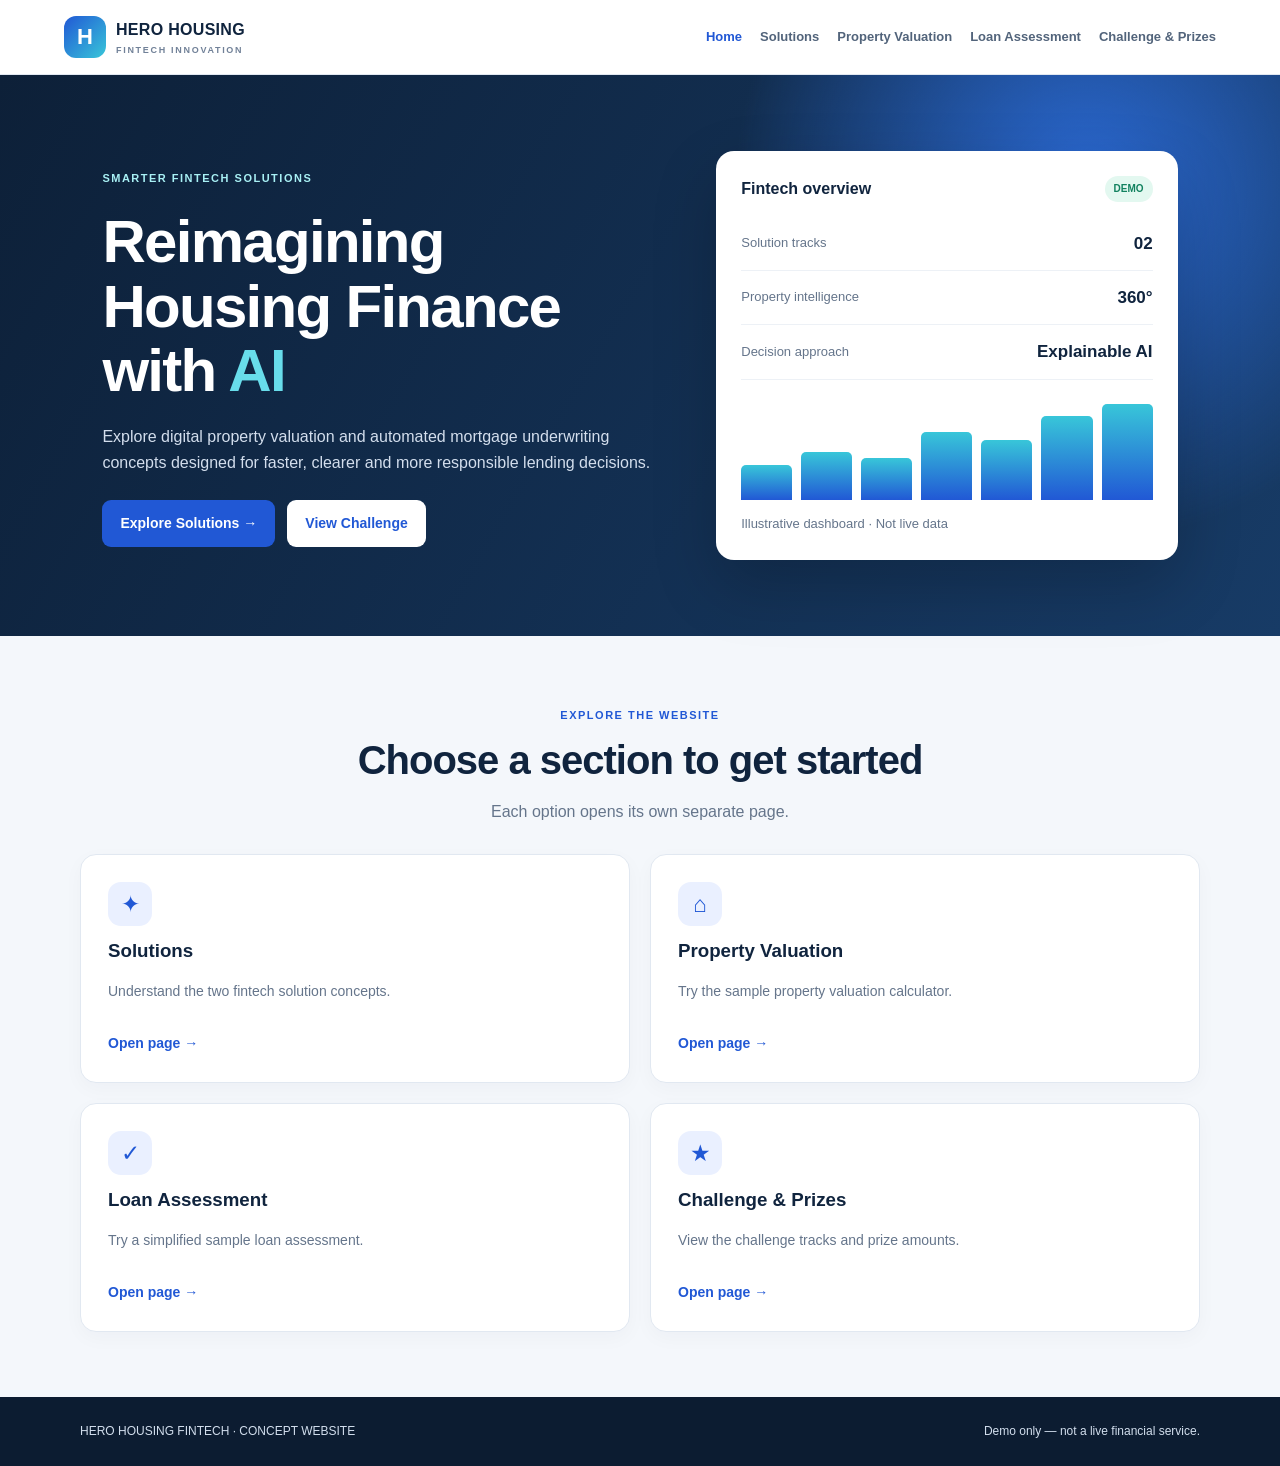
==== index.html @ 2eececcf "Add files via upload" ====
<!DOCTYPE html>
<html lang="en">
<head>
  <meta charset="UTF-8">
  <meta name="viewport" content="width=device-width, initial-scale=1.0">
  <title>Hero Housing Fintech | Home</title>
  <link rel="stylesheet" href="style.css">
</head>
<body>
<header class="site-header">
  <a class="brand" href="index.html"><span class="brand-icon">H</span><span>HERO HOUSING<small>FINTECH INNOVATION</small></span></a>
  <nav class="nav">
    <a class="active" href="index.html">Home</a>
    <a href="solutions.html">Solutions</a>
    <a href="valuation.html">Property Valuation</a>
    <a href="underwriting.html">Loan Assessment</a>
    <a href="challenge.html">Challenge &amp; Prizes</a>
  </nav>
</header>
<main>
  <section class="hero">
    <div class="hero-copy">
      <span class="eyebrow">SMARTER FINTECH SOLUTIONS</span>
      <h1>Reimagining Housing Finance with <span>AI</span></h1>
      <p>Explore digital property valuation and automated mortgage underwriting concepts designed for faster, clearer and more responsible lending decisions.</p>
      <div class="actions">
        <a class="button" href="solutions.html">Explore Solutions →</a>
        <a class="button button-light" href="challenge.html">View Challenge</a>
      </div>
    </div>
    <div class="hero-panel">
      <div class="panel-head"><strong>Fintech overview</strong><span class="status">DEMO</span></div>
      <div class="mini-stat"><span>Solution tracks</span><strong>02</strong></div>
      <div class="mini-stat"><span>Property intelligence</span><strong>360°</strong></div>
      <div class="mini-stat"><span>Decision approach</span><strong>Explainable AI</strong></div>
      <div class="bars"><i style="height:35%"></i><i style="height:48%"></i><i style="height:42%"></i><i style="height:68%"></i><i style="height:60%"></i><i style="height:84%"></i><i style="height:96%"></i></div>
      <small class="muted">Illustrative dashboard · Not live data</small>
    </div>
  </section>
  <section class="container section">
    <div class="section-heading"><span class="eyebrow dark-eyebrow">EXPLORE THE WEBSITE</span><h2>Choose a section to get started</h2><p>Each option opens its own separate page.</p></div>
    <div class="grid two">
      <a class="feature-card" href="solutions.html"><div class="icon">✦</div><h3>Solutions</h3><p>Understand the two fintech solution concepts.</p><span class="card-link">Open page →</span></a>
      <a class="feature-card" href="valuation.html"><div class="icon">⌂</div><h3>Property Valuation</h3><p>Try the sample property valuation calculator.</p><span class="card-link">Open page →</span></a>
      <a class="feature-card" href="underwriting.html"><div class="icon">✓</div><h3>Loan Assessment</h3><p>Try a simplified sample loan assessment.</p><span class="card-link">Open page →</span></a>
      <a class="feature-card" href="challenge.html"><div class="icon">★</div><h3>Challenge &amp; Prizes</h3><p>View the challenge tracks and prize amounts.</p><span class="card-link">Open page →</span></a>
    </div>
  </section>
</main>
<footer><div class="container footer-inner"><span>HERO HOUSING FINTECH · CONCEPT WEBSITE</span><span>Demo only — not a live financial service.</span></div></footer>
</body>
</html>
---- style.css ----
*{box-sizing:border-box}html{scroll-behavior:smooth}body{margin:0;font-family:Inter,Arial,sans-serif;background:#f4f7fb;color:#1b2b42;line-height:1.6}a{color:inherit;text-decoration:none}.site-header{display:flex;justify-content:space-between;align-items:center;gap:22px;padding:16px 5%;background:#fff;border-bottom:1px solid #e1e8f1;box-shadow:0 3px 15px #10243e08}.brand{display:flex;align-items:center;gap:10px;font-weight:850;color:#10243e;letter-spacing:.3px;white-space:nowrap}.brand small{display:block;font-size:9px;letter-spacing:1.7px;color:#718198}.brand-icon{display:grid;place-items:center;width:42px;height:42px;border-radius:12px;color:white;background:linear-gradient(135deg,#2158d5,#38c6d9);font-size:22px}.nav{display:flex;align-items:center;gap:18px;flex-wrap:wrap}.nav a{font-size:13px;font-weight:750;color:#52647b}.nav a:hover,.nav a.active{color:#2158d5}.hero{padding:76px 8%;display:grid;grid-template-columns:1.1fr .9fr;gap:50px;align-items:center;color:#fff;background:radial-gradient(circle at 85% 20%,#2b6ad5 0,transparent 30%),linear-gradient(120deg,#0d2038,#173b66)}.hero-copy{max-width:680px}.eyebrow{display:inline-block;font-size:11px;font-weight:850;letter-spacing:1.5px;color:#a8f0f4}.dark-eyebrow{color:#2158d5}.hero h1{font-size:clamp(38px,5vw,60px);line-height:1.08;letter-spacing:-1.7px;margin:20px 0}.hero h1 span{color:#68ddeb}.hero p{color:#d3deed;max-width:610px}.actions{display:flex;flex-wrap:wrap;gap:12px;margin-top:25px}.button{display:inline-flex;align-items:center;justify-content:center;background:#2158d5;color:#fff;border:0;border-radius:9px;padding:12px 18px;font-weight:800;cursor:pointer;font-size:14px}.button:hover{background:#1747b6}.button-light{background:#fff;color:#2158d5}.hero-panel{padding:25px;background:#fff;color:#10243e;border-radius:18px;box-shadow:0 25px 65px #0003}.panel-head{display:flex;justify-content:space-between;align-items:center;margin-bottom:15px}.status{font-size:10px;background:#e3f8f0;color:#12825f;padding:5px 9px;border-radius:99px;font-weight:850}.mini-stat{display:flex;justify-content:space-between;align-items:center;padding:13px 0;border-bottom:1px solid #edf1f6;color:#65758b;font-size:13px}.mini-stat strong{color:#10243e;font-size:17px}.bars{height:100px;display:flex;align-items:end;gap:9px;margin:20px 0 10px}.bars i{flex:1;border-radius:5px 5px 0 0;background:linear-gradient(#38c6d9,#2158d5)}.muted{color:#65758b;font-size:13px}.container{width:min(1120px,90%);margin:auto}.section{padding:65px 0}.section-heading{text-align:center;margin-bottom:30px}.section-heading h2,.page h1{color:#10243e;line-height:1.15;letter-spacing:-1px}.section-heading h2{font-size:clamp(28px,4vw,40px);margin:10px 0}.section-heading p,.lead{color:#65758b}.grid{display:grid;gap:20px}.two{grid-template-columns:repeat(2,minmax(0,1fr))}.three{grid-template-columns:repeat(3,minmax(0,1fr))}.feature-card{display:block;padding:27px;background:#fff;border:1px solid #e1e8f1;border-radius:16px;box-shadow:0 6px 20px #10243e08}.feature-card h2,.feature-card h3{color:#10243e;margin:10px 0}.feature-card p,.feature-card li{color:#65758b;font-size:14px}.feature-card ul{padding-left:20px}.feature-card li{margin:7px 0}.icon{width:44px;height:44px;display:grid;place-items:center;border-radius:13px;background:#eaf0ff;color:#2158d5;font-size:23px}.card-link{display:inline-block;margin-top:15px;color:#2158d5;font-weight:850;font-size:14px}.page{padding-top:38px;padding-bottom:70px}.back-link{display:inline-block;color:#2158d5;font-weight:750;font-size:13px;margin-bottom:25px}.page h1{font-size:clamp(34px,4vw,48px);margin:12px 0}.lead{margin:0 0 28px}.calculator-layout{display:grid;grid-template-columns:.9fr 1.1fr;gap:22px;align-items:start}.form-card,.result-card{background:#fff;border:1px solid #e1e8f1;border-radius:16px;padding:25px;box-shadow:0 6px 20px #10243e08}.form-card label{display:block;font-size:13px;font-weight:800;color:#52647b;margin:14px 0 6px}.form-card input,.form-card select{width:100%;padding:12px;border:1px solid #d7e0ed;border-radius:8px;background:#fff;color:#1b2b42;font:inherit}.full{width:100%;margin-top:22px}.big-value{font-size:clamp(29px,4vw,40px);font-weight:900;color:#10243e;letter-spacing:-1px;overflow-wrap:anywhere;margin:8px 0}.result-card hr{border:0;border-top:1px solid #e7edf4;margin:22px 0}.result-row{display:flex;justify-content:space-between;gap:15px;padding:12px 0;border-bottom:1px solid #edf1f6;font-size:13px}.result-row span{color:#65758b}.result-row strong{text-align:right;color:#10243e}.notice{background:#fff7e6;border:1px solid #f1dfb7;color:#79551a;border-radius:10px;padding:13px;margin-top:20px;font-size:12px}.prize-title{margin:38px 0 18px;color:#10243e}.prize-card{text-align:center;background:#fff;border:1px solid #e1e8f1;border-radius:15px;padding:25px}.prize-card div{font-size:28px}.prize-card h3{color:#65758b;font-size:14px}.prize-card strong{font-size:27px;color:#10243e}footer{background:#0c1c31;color:#d2deed;padding:25px 0}.footer-inner{display:flex;justify-content:space-between;gap:15px;flex-wrap:wrap;font-size:12px}.footer-inner a{color:#fff;font-weight:bold}@media(max-width:900px){.site-header{align-items:flex-start;flex-direction:column}.hero{grid-template-columns:1fr;padding:55px 6%}.hero-panel{max-width:600px}.calculator-layout{grid-template-columns:1fr}}@media(max-width:650px){.nav{gap:12px}.nav a{font-size:12px}.two,.three{grid-template-columns:1fr}.container{width:92%}.page{padding-top:25px}.feature-card,.form-card,.result-card{padding:20px}}
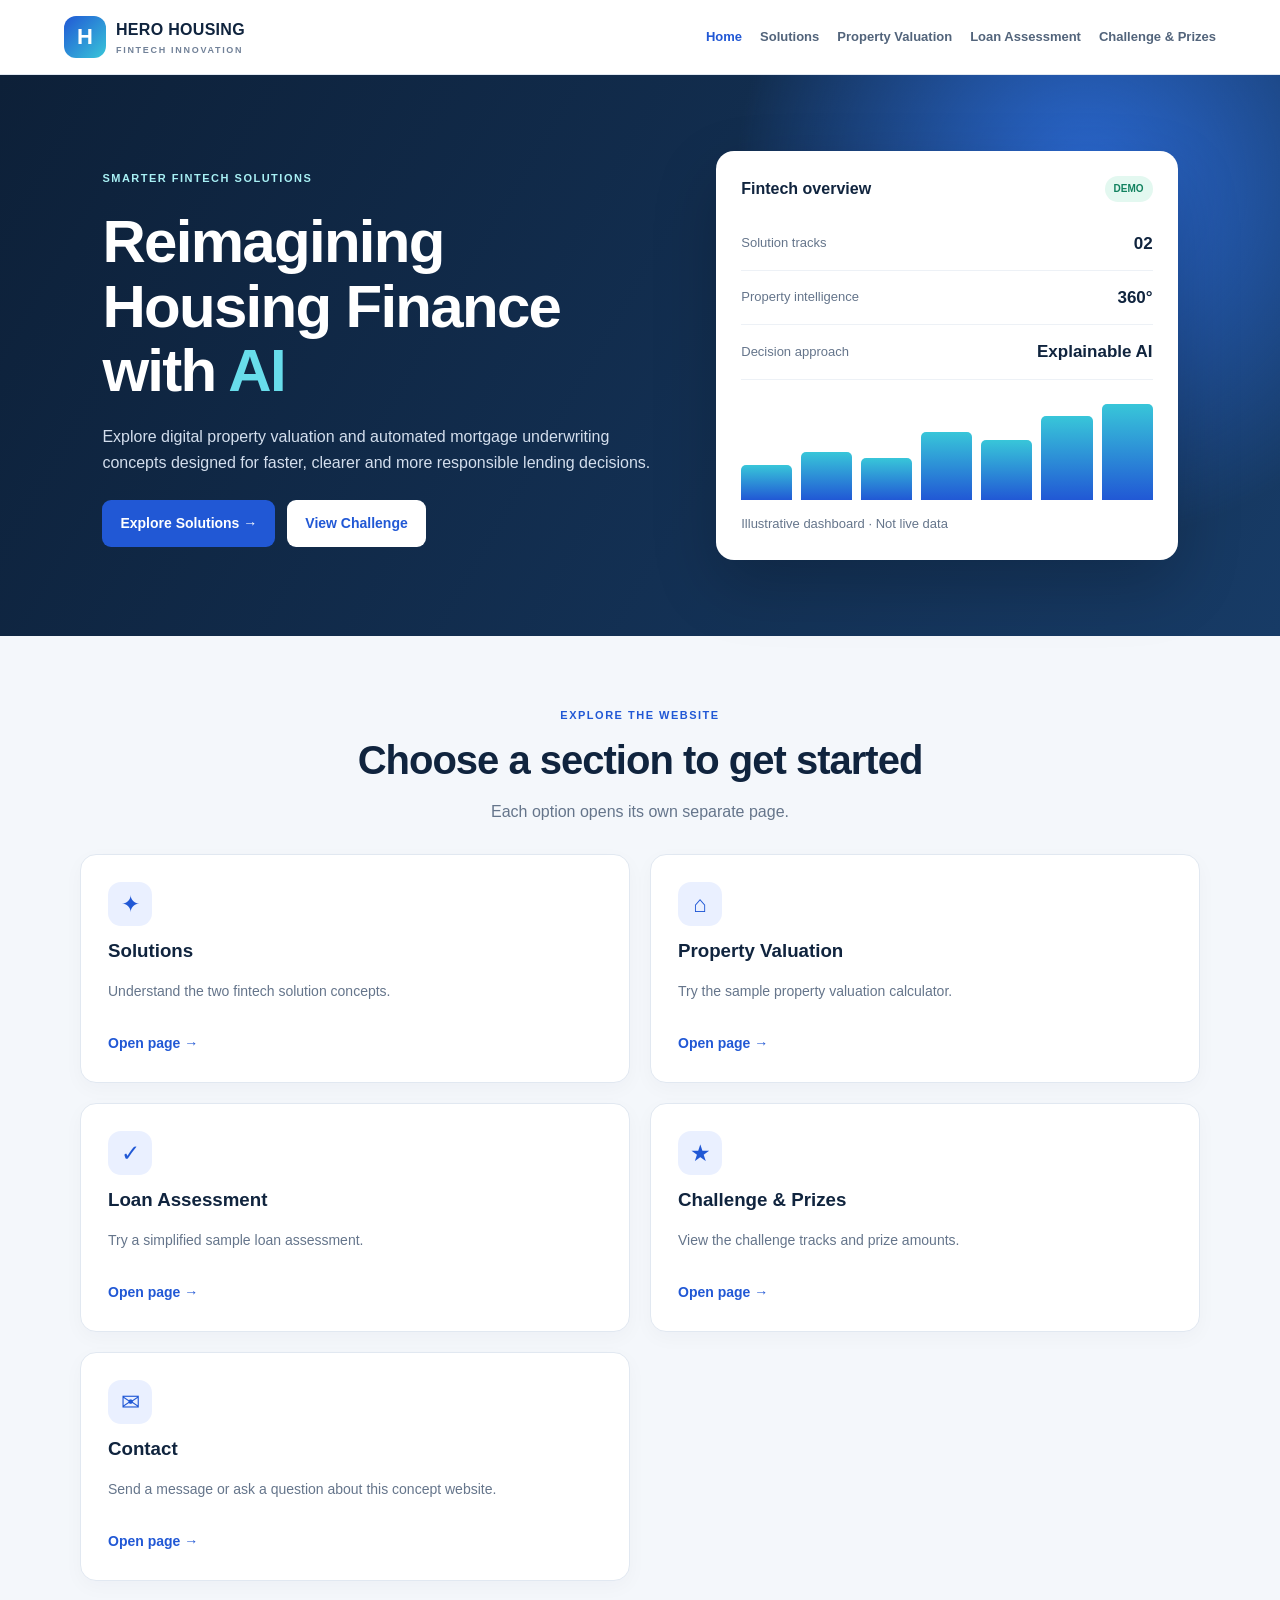
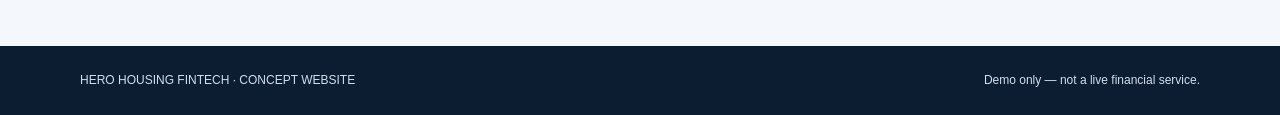
==== commit 3d8d148f: "Update index.html" ====
--- a/index.html
+++ b/index.html
@@ -44,9 +44,10 @@
       <a class="feature-card" href="valuation.html"><div class="icon">⌂</div><h3>Property Valuation</h3><p>Try the sample property valuation calculator.</p><span class="card-link">Open page →</span></a>
       <a class="feature-card" href="underwriting.html"><div class="icon">✓</div><h3>Loan Assessment</h3><p>Try a simplified sample loan assessment.</p><span class="card-link">Open page →</span></a>
       <a class="feature-card" href="challenge.html"><div class="icon">★</div><h3>Challenge &amp; Prizes</h3><p>View the challenge tracks and prize amounts.</p><span class="card-link">Open page →</span></a>
+      <a class="feature-card" href="contact.html"><div class="icon">✉</div><h3>Contact</h3><p>Send a message or ask a question about this concept website.</p><span class="card-link">Open page →</span></a>
     </div>
   </section>
 </main>
 <footer><div class="container footer-inner"><span>HERO HOUSING FINTECH · CONCEPT WEBSITE</span><span>Demo only — not a live financial service.</span></div></footer>
 </body>
-</html>+</html>
